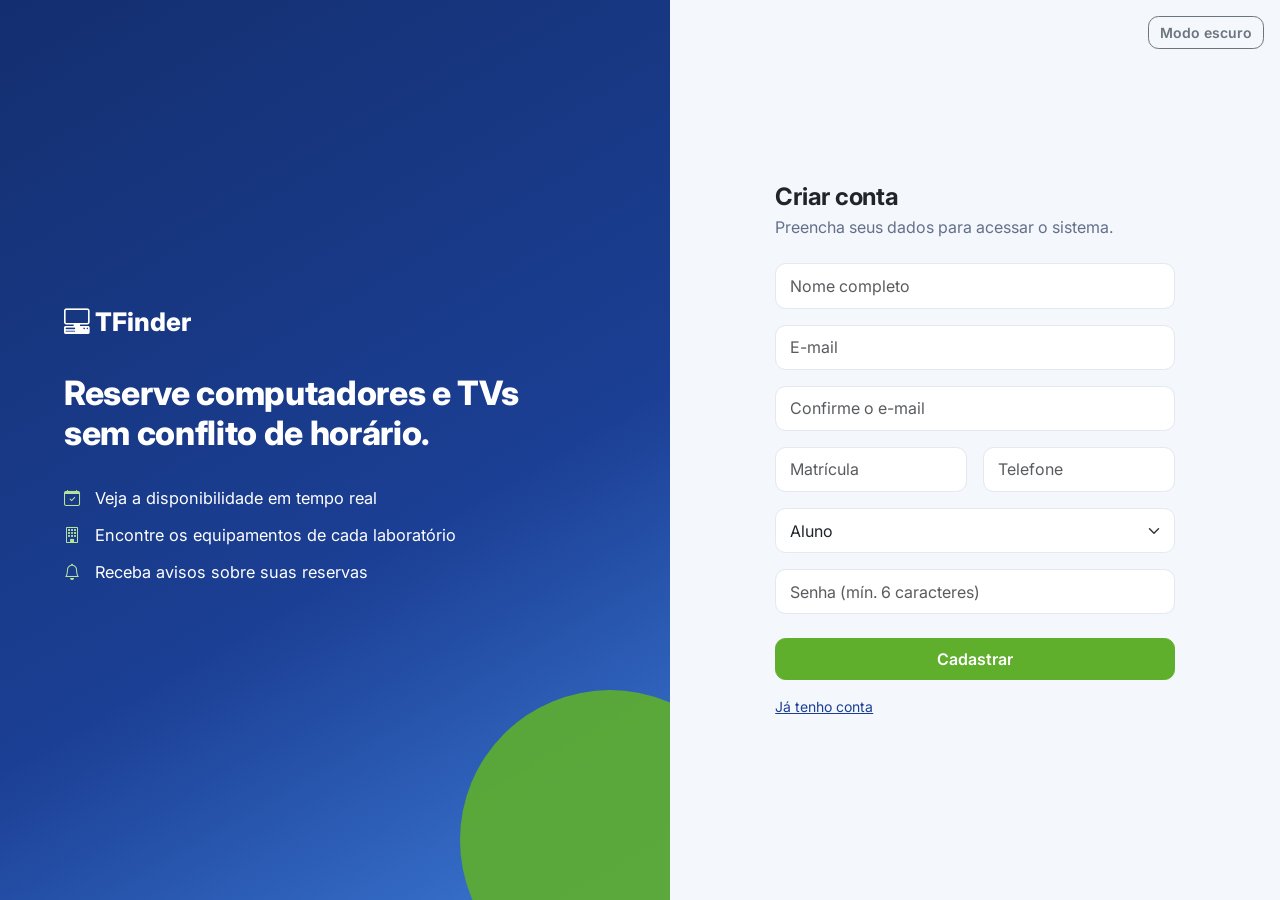
==== frontend/cadastro.html @ c17c427a "subindo projeto" ====
<!DOCTYPE html>
<html lang="pt-br" data-bs-theme="light">
<head>
    <meta charset="UTF-8">
    <meta name="viewport" content="width=device-width, initial-scale=1.0">
    <meta name="theme-color" content="#1B3F94">
    <title>Criar conta – TFinder</title>
    <script>document.documentElement.dataset.bsTheme = localStorage.getItem("tf_tema") || "light";</script>
    <link rel="preconnect" href="https://fonts.googleapis.com">
    <link rel="preconnect" href="https://fonts.gstatic.com" crossorigin>
    <link href="https://fonts.googleapis.com/css2?family=Inter:wght@400;500;600;700;800&display=swap" rel="stylesheet">
    <link href="https://cdn.jsdelivr.net/npm/bootstrap@5.3.8/dist/css/bootstrap.min.css" rel="stylesheet" integrity="sha384-sRIl4kxILFvY47J16cr9ZwB07vP4J8+LH7qKQnuqkuIAvNWLzeN8tE5YBujZqJLB" crossorigin="anonymous">
    <link href="https://cdn.jsdelivr.net/npm/bootstrap-icons@1.11.3/font/bootstrap-icons.min.css" rel="stylesheet">
    <link href="css/style.css" rel="stylesheet">
</head>
<body data-publica="1">
    <div class="auth-grade">
        <aside class="auth-marca">
            <div class="auth-logo-claro"><i class="bi bi-pc-display-horizontal"></i> TFinder</div>
            <h2>Reserve computadores e TVs sem conflito de horário.</h2>
            <ul>
                <li><i class="bi bi-calendar-check"></i> Veja a disponibilidade em tempo real</li>
                <li><i class="bi bi-building"></i> Encontre os equipamentos de cada laboratório</li>
                <li><i class="bi bi-bell"></i> Receba avisos sobre suas reservas</li>
            </ul>
        </aside>
        <section class="auth-form">
            <button class="btn btn-sm btn-outline-secondary tema-flutuante" onclick="alternarTema()">Modo escuro</button>
            <div class="auth-caixa">
                <div class="auth-logo"><i class="bi bi-pc-display-horizontal"></i> TFinder</div>
                <h2 class="h4 mb-1">Criar conta</h2>
                <p class="text-secondary mb-4">Preencha seus dados para acessar o sistema.</p>
                <form id="f-cadastro">
                    <input class="form-control mb-3" name="nome" placeholder="Nome completo" required>
                    <input class="form-control mb-3" type="email" name="email" placeholder="E-mail" inputmode="email" required pattern="[^@\s]+@[^@\s]+\.[^@\s]{2,}" maxlength="120" title="Informe um e-mail válido, como nome@dominio.com">
                    <input class="form-control mb-3" type="email" name="email2" placeholder="Confirme o e-mail" inputmode="email" required pattern="[^@\s]+@[^@\s]+\.[^@\s]{2,}" maxlength="120" title="Informe um e-mail válido, como nome@dominio.com">
                    <div class="row g-3 mb-3">
                        <div class="col-6"><input class="form-control" name="matricula" placeholder="Matrícula" required></div>
                        <div class="col-6"><input class="form-control" name="telefone" type="tel" placeholder="Telefone"></div>
                    </div>
                    <select class="form-select mb-3" name="tipo"><option>Aluno</option><option>Professor</option></select>
                    <input class="form-control mb-4" type="password" name="senha" placeholder="Senha (mín. 6 caracteres)" autocomplete="new-password" required minlength="6">
                    <button class="btn btn-success w-100" type="submit">Cadastrar</button>
                    <a class="d-block mt-3 small" href="login.html">Já tenho conta</a>
                </form>
            </div>
        </section>
    </div>
    <div id="avisos" class="position-fixed top-0 end-0 p-3" style="z-index: 2000; width: min(380px, 100%);"></div>
    <script src="https://cdn.jsdelivr.net/npm/bootstrap@5.3.8/dist/js/bootstrap.bundle.min.js" integrity="sha384-FKyoEForCGlyvwx9Hj09JcYn3nv7wiPVlz7YYwJrWVcXK/BmnVDxM+D2scQbITxI" crossorigin="anonymous"></script>
    <script src="js/comum.js"></script>
    <script src="js/cadastro.js"></script>
</body>
</html>
---- frontend/css/style.css ----
:root {
  --azul: #1B3F94; --azul-esc: #142f70; --azul-cl: #e8eef9;
  --verde: #5FAF2D; --verde-esc: #4a9421; --verde-cl: #eaf5e1;
  --fundo: #f4f7fc; --cartao: #ffffff; --borda: #e3e8f1; --suave: #64708a;
  --sombra: 0 1px 2px rgba(20, 40, 90, .05), 0 8px 24px rgba(20, 40, 90, .07);
}
[data-bs-theme="dark"] {
  --azul: #7fa2f0; --azul-esc: #142f70; --azul-cl: #172751;
  --verde: #6cc23a; --verde-esc: #8ad65c; --verde-cl: #153020;
  --fundo: #0b1220; --cartao: #121b2e; --borda: #223050; --suave: #93a1bd;
  --sombra: 0 1px 2px rgba(0, 0, 0, .3), 0 8px 24px rgba(0, 0, 0, .25);
  --bs-body-bg: #0b1220; --bs-body-color: #e5ecf6; --bs-border-color: #223050;
}

body { font-family: "Inter", "Segoe UI", system-ui, sans-serif; background: var(--fundo); -webkit-font-smoothing: antialiased; }
h1, h2, h3, .h4, .h5 { font-weight: 700; letter-spacing: -.01em; }
a { color: var(--azul); }
.text-secondary { color: var(--suave) !important; }

/* ---------- navegação ---------- */
.navbar { background: linear-gradient(90deg, var(--azul-esc), #1B3F94); border-bottom: 3px solid #5FAF2D; padding: .6rem 0; }
.navbar-brand { font-weight: 800; letter-spacing: -.02em; font-size: 1.3rem; }
.navbar .nav-link { color: rgba(255, 255, 255, .85); border-radius: .6rem; padding: .5rem .85rem; font-weight: 500; }
.navbar .nav-link:hover { background: rgba(255, 255, 255, .1); color: #fff; }
.navbar .nav-link.active { background: rgba(255, 255, 255, .18); color: #fff; }
.navbar .quem { color: #fff; font-size: .85rem; opacity: .9; }
.navbar-toggler { border-color: rgba(255, 255, 255, .4); }

/* ---------- cabeçalho de página ---------- */
.pagina-cab { margin-bottom: 1.5rem; }
.pagina-cab h1 { font-size: 1.65rem; margin: 0; color: var(--azul); }
.pagina-cab p { margin: .2rem 0 0; color: var(--suave); }

/* ---------- componentes ---------- */
.card { background: var(--cartao); border: 1px solid var(--borda); border-radius: 1rem; box-shadow: var(--sombra); }
.btn { border-radius: .65rem; font-weight: 600; padding: .5rem 1rem; transition: transform .1s, background .15s; }
.btn:active { transform: scale(.98); }
.btn-sm { padding: .3rem .7rem; }
.btn-primary { --bs-btn-bg: #1B3F94; --bs-btn-border-color: #1B3F94; --bs-btn-hover-bg: #142f70; --bs-btn-hover-border-color: #142f70;
  --bs-btn-active-bg: #142f70; --bs-btn-active-border-color: #142f70; }
.btn-success { --bs-btn-bg: #5FAF2D; --bs-btn-border-color: #5FAF2D; --bs-btn-hover-bg: #4a9421; --bs-btn-hover-border-color: #4a9421;
  --bs-btn-active-bg: #4a9421; --bs-btn-active-border-color: #4a9421; --bs-btn-color: #fff; --bs-btn-hover-color: #fff; --bs-btn-active-color: #fff; }
.form-label { font-size: .82rem; font-weight: 600; color: var(--suave); margin-bottom: .3rem; }
.form-control, .form-select { border-radius: .65rem; border-color: var(--borda); padding: .6rem .85rem; background-color: var(--cartao); }
.form-control:focus, .form-select:focus { border-color: var(--azul); box-shadow: 0 0 0 .22rem rgba(27, 63, 148, .18); }
.form-control:invalid:not(:placeholder-shown):not(:focus) { border-color: #dc3545; }
.badge { font-weight: 600; border-radius: 999px; padding: .42em .8em; }
.bg-success { background-color: #5FAF2D !important; }
.bg-primary { background-color: #1B3F94 !important; }
.alert { border: 0; border-radius: .8rem; }

.busca { position: relative; margin-bottom: 1rem; }
.busca .bi { position: absolute; left: .9rem; top: 50%; transform: translateY(-50%); color: var(--suave); }
.busca input { padding-left: 2.4rem; }

.stat { display: flex; flex-direction: row; align-items: center; gap: 1rem; padding: 1rem 1.15rem; height: 100%; }
.stat .ic { width: 46px; height: 46px; flex: none; border-radius: .9rem; display: grid; place-items: center;
  font-size: 1.35rem; background: var(--azul-cl); color: var(--azul); }
.stat .ic.verde { background: var(--verde-cl); color: var(--verde-esc); }
.stat .num { font-size: 1.8rem; font-weight: 800; line-height: 1; color: var(--bs-body-color); }
.stat .rot { font-size: .8rem; color: var(--suave); margin-top: .25rem; }

.local-card { display: block; padding: 1rem 1.1rem; text-decoration: none; color: inherit; transition: transform .15s, border-color .15s; }
.local-card:hover { transform: translateY(-2px); border-color: var(--verde); color: inherit; }
.aviso-horarios { background: var(--azul-cl); color: var(--azul); border-radius: .7rem; padding: .7rem 1rem; font-size: .9rem; }
.breadcrumb { font-size: .9rem; }

/* ---------- tabelas ---------- */
.table { --bs-table-bg: transparent; --bs-table-hover-bg: var(--azul-cl); --bs-table-color: var(--bs-body-color); }
.table thead th { background: var(--azul-cl); color: var(--azul); font-size: .75rem; text-transform: uppercase;
  letter-spacing: .05em; border: 0; padding: .8rem 1rem; white-space: nowrap; }
.table td { padding: .8rem 1rem; border-color: var(--borda); }
.card-tabela { overflow: hidden; }

/* ---------- telas de acesso ---------- */
.auth-grade { min-height: 100vh; display: grid; grid-template-columns: 1fr; }
.auth-marca { display: none; position: relative; overflow: hidden; color: #fff; padding: 4rem;
  flex-direction: column; justify-content: center; background: linear-gradient(150deg, #142f70, #1B3F94 60%, #3d7ad6); }
.auth-marca::after { content: ""; position: absolute; right: -90px; bottom: -90px; width: 300px; height: 300px; border-radius: 50%; background: #5FAF2D; opacity: .9; }
.auth-marca h2 { font-size: 2.1rem; font-weight: 800; line-height: 1.2; max-width: 460px; margin: 2rem 0; }
.auth-marca ul { list-style: none; padding: 0; margin: 0; position: relative; z-index: 1; }
.auth-marca li { margin-bottom: .8rem; font-size: 1.02rem; }
.auth-marca li .bi { margin-right: .6rem; color: #b7e29a; }
.auth-logo-claro { font-size: 1.6rem; font-weight: 800; }
.auth-form { display: flex; align-items: center; justify-content: center; padding: 1.5rem; position: relative; }
.auth-caixa { width: 100%; max-width: 400px; }
.auth-logo { font-weight: 800; font-size: 1.6rem; color: var(--azul); margin-bottom: 1.5rem; }
.tema-flutuante { position: absolute; top: 1rem; right: 1rem; }
@media (min-width: 992px) { .auth-grade { grid-template-columns: 1.1fr 1fr; } .auth-marca { display: flex; } .auth-logo { display: none; } }

/* ---------- celular ---------- */
@media (max-width: 767.98px) {
  main.container { padding-top: 1rem !important; }
  .pagina-cab h1 { font-size: 1.4rem; }
  .form-control, .form-select { min-height: 46px; font-size: 16px; }  /* 16px evita o zoom automático do iPhone */
  .btn { min-height: 44px; }
  .btn-sm { min-height: 38px; }
  .card-tabela { background: transparent; border: 0; box-shadow: none; overflow: visible; }
  .tabela-cartoes thead { display: none; }
  .tabela-cartoes, .tabela-cartoes tbody { display: block; }
  .tabela-cartoes tr { display: block; background: var(--cartao); border: 1px solid var(--borda); border-radius: 1rem;
    box-shadow: var(--sombra); padding: .4rem 1rem; margin-bottom: .8rem; }
  .tabela-cartoes td { display: flex; justify-content: space-between; align-items: center; gap: 1rem; padding: .45rem 0;
    border: 0; border-bottom: 1px dashed var(--borda); text-align: right; }
  .tabela-cartoes td:last-child { border-bottom: 0; }
  .tabela-cartoes td::before { content: attr(data-rotulo); font-size: .75rem; font-weight: 700; text-transform: uppercase;
    letter-spacing: .04em; color: var(--suave); text-align: left; }
  .tabela-cartoes td[data-rotulo=""]::before, .tabela-cartoes td[colspan]::before { display: none; }
  .tabela-cartoes td[colspan] { display: block; text-align: center; }
  .tabela-cartoes td.acoes { justify-content: flex-end; flex-wrap: wrap; padding-top: .7rem; }
  .stat { padding: .8rem; gap: .7rem; } .stat .num { font-size: 1.5rem; }
}

.nao-admin .so-admin { display: none !important; }
@media print { .navbar, form, button, #avisos, .busca { display: none !important; } body { background: #fff; } }
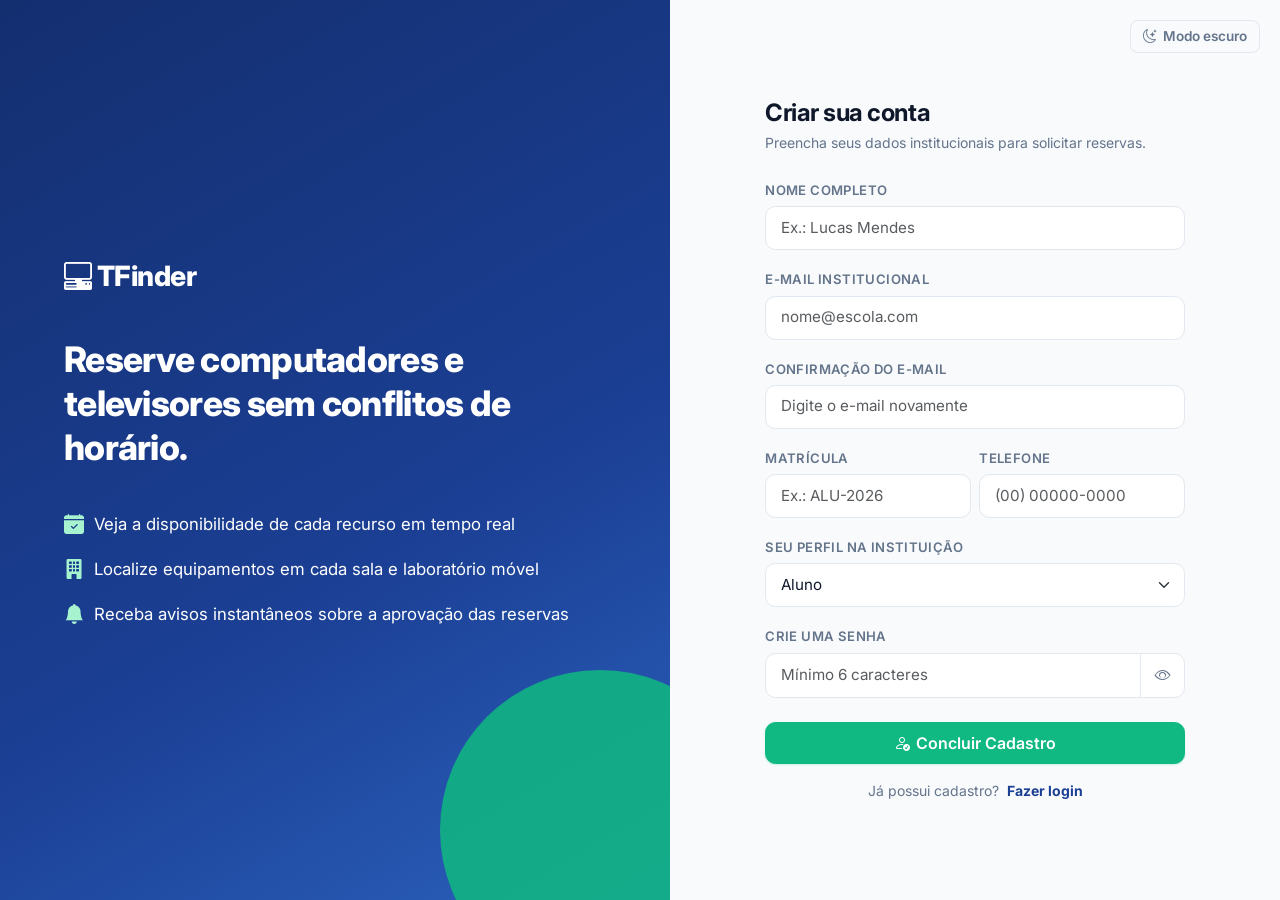
==== commit 360e4e6f: "melhorias e alterações" ====
--- a/frontend/cadastro.html
+++ b/frontend/cadastro.html
@@ -17,31 +17,73 @@
     <div class="auth-grade">
         <aside class="auth-marca">
             <div class="auth-logo-claro"><i class="bi bi-pc-display-horizontal"></i> TFinder</div>
-            <h2>Reserve computadores e TVs sem conflito de horário.</h2>
+            <h2>Reserve computadores e televisores sem conflitos de horário.</h2>
             <ul>
-                <li><i class="bi bi-calendar-check"></i> Veja a disponibilidade em tempo real</li>
-                <li><i class="bi bi-building"></i> Encontre os equipamentos de cada laboratório</li>
-                <li><i class="bi bi-bell"></i> Receba avisos sobre suas reservas</li>
+                <li><i class="bi bi-calendar-check-fill"></i> Veja a disponibilidade de cada recurso em tempo real</li>
+                <li><i class="bi bi-building-fill"></i> Localize equipamentos em cada sala e laboratório móvel</li>
+                <li><i class="bi bi-bell-fill"></i> Receba avisos instantâneos sobre a aprovação das reservas</li>
             </ul>
         </aside>
         <section class="auth-form">
-            <button class="btn btn-sm btn-outline-secondary tema-flutuante" onclick="alternarTema()">Modo escuro</button>
+            <button class="btn btn-sm btn-outline-secondary tema-flutuante" onclick="alternarTema()">
+                <i class="bi bi-moon-stars"></i> Modo escuro
+            </button>
             <div class="auth-caixa">
                 <div class="auth-logo"><i class="bi bi-pc-display-horizontal"></i> TFinder</div>
-                <h2 class="h4 mb-1">Criar conta</h2>
-                <p class="text-secondary mb-4">Preencha seus dados para acessar o sistema.</p>
+                <h2 class="h4 mb-1 fw-bold">Criar sua conta</h2>
+                <p class="text-secondary mb-4 small">Preencha seus dados institucionais para solicitar reservas.</p>
+                
                 <form id="f-cadastro">
-                    <input class="form-control mb-3" name="nome" placeholder="Nome completo" required>
-                    <input class="form-control mb-3" type="email" name="email" placeholder="E-mail" inputmode="email" required pattern="[^@\s]+@[^@\s]+\.[^@\s]{2,}" maxlength="120" title="Informe um e-mail válido, como nome@dominio.com">
-                    <input class="form-control mb-3" type="email" name="email2" placeholder="Confirme o e-mail" inputmode="email" required pattern="[^@\s]+@[^@\s]+\.[^@\s]{2,}" maxlength="120" title="Informe um e-mail válido, como nome@dominio.com">
-                    <div class="row g-3 mb-3">
-                        <div class="col-6"><input class="form-control" name="matricula" placeholder="Matrícula" required></div>
-                        <div class="col-6"><input class="form-control" name="telefone" type="tel" placeholder="Telefone"></div>
+                    <div class="mb-3">
+                        <label class="form-label">Nome Completo</label>
+                        <input class="form-control" name="nome" placeholder="Ex.: Lucas Mendes" required autocomplete="name">
                     </div>
-                    <select class="form-select mb-3" name="tipo"><option>Aluno</option><option>Professor</option></select>
-                    <input class="form-control mb-4" type="password" name="senha" placeholder="Senha (mín. 6 caracteres)" autocomplete="new-password" required minlength="6">
-                    <button class="btn btn-success w-100" type="submit">Cadastrar</button>
-                    <a class="d-block mt-3 small" href="login.html">Já tenho conta</a>
+                    
+                    <div class="mb-3">
+                        <label class="form-label">E-mail Institucional</label>
+                        <input class="form-control" type="email" name="email" placeholder="nome@escola.com" inputmode="email" required pattern="[^@\s]+@[^@\s]+\.[^@\s]{2,}" maxlength="120" autocomplete="username">
+                    </div>
+                    
+                    <div class="mb-3">
+                        <label class="form-label">Confirmação do E-mail</label>
+                        <input class="form-control" type="email" name="email2" placeholder="Digite o e-mail novamente" inputmode="email" required pattern="[^@\s]+@[^@\s]+\.[^@\s]{2,}" maxlength="120">
+                    </div>
+                    
+                    <div class="row g-2 mb-3">
+                        <div class="col-6">
+                            <label class="form-label">Matrícula</label>
+                            <input class="form-control" name="matricula" placeholder="Ex.: ALU-2026" required>
+                        </div>
+                        <div class="col-6">
+                            <label class="form-label">Telefone</label>
+                            <input class="form-control" name="telefone" type="tel" placeholder="(00) 00000-0000" inputmode="tel">
+                        </div>
+                    </div>
+                    
+                    <div class="mb-3">
+                        <label class="form-label">Seu Perfil na Instituição</label>
+                        <select class="form-select" name="tipo">
+                            <option>Aluno</option>
+                            <option>Professor</option>
+                        </select>
+                    </div>
+                    
+                    <div class="mb-4">
+                        <label class="form-label">Crie uma Senha</label>
+                        <div class="input-group">
+                            <input class="form-control" type="password" name="senha" placeholder="Mínimo 6 caracteres" autocomplete="new-password" required minlength="6">
+                            <button class="btn btn-outline-secondary btn-toggle-senha" type="button"><i class="bi bi-eye"></i></button>
+                        </div>
+                    </div>
+                    
+                    <button class="btn btn-success w-100 py-2" type="submit" id="btn-cadastrar">
+                        <i class="bi bi-person-check"></i> Concluir Cadastro
+                    </button>
+                    
+                    <div class="text-center mt-3 small">
+                        <span class="text-secondary">Já possui cadastro?</span>
+                        <a href="login.html" class="fw-bold ms-1">Fazer login</a>
+                    </div>
                 </form>
             </div>
         </section>
@@ -51,4 +93,4 @@
     <script src="js/comum.js"></script>
     <script src="js/cadastro.js"></script>
 </body>
-</html>
+</html>
--- a/frontend/css/style.css
+++ b/frontend/css/style.css
@@ -1,115 +1,903 @@
 :root {
-  --azul: #1B3F94; --azul-esc: #142f70; --azul-cl: #e8eef9;
-  --verde: #5FAF2D; --verde-esc: #4a9421; --verde-cl: #eaf5e1;
-  --fundo: #f4f7fc; --cartao: #ffffff; --borda: #e3e8f1; --suave: #64708a;
-  --sombra: 0 1px 2px rgba(20, 40, 90, .05), 0 8px 24px rgba(20, 40, 90, .07);
-}
+  --azul: #1B3F94;
+  --azul-escuro: #122c6b;
+  --azul-claro: #edf2fc;
+  --azul-grad: linear-gradient(135deg, #1B3F94 0%, #2655c4 100%);
+  --verde: #10b981;
+  --verde-escuro: #059669;
+  --verde-claro: #ecfdf5;
+  --fundo: #f8fafc;
+  --cartao: #ffffff;
+  --borda: #e2e8f0;
+  --borda-foco: #1B3F94;
+  --suave: #64748b;
+  --texto: #0f172a;
+  --sombra-sm: 0 1px 2px 0 rgb(0 0 0 / 0.05);
+  --sombra: 0 4px 6px -1px rgb(0 0 0 / 0.07), 0 2px 4px -2px rgb(0 0 0 / 0.05);
+  --sombra-lg: 0 10px 25px -3px rgb(0 0 0 / 0.08), 0 4px 6px -4px rgb(0 0 0 / 0.04);
+}
+
 [data-bs-theme="dark"] {
-  --azul: #7fa2f0; --azul-esc: #142f70; --azul-cl: #172751;
-  --verde: #6cc23a; --verde-esc: #8ad65c; --verde-cl: #153020;
-  --fundo: #0b1220; --cartao: #121b2e; --borda: #223050; --suave: #93a1bd;
-  --sombra: 0 1px 2px rgba(0, 0, 0, .3), 0 8px 24px rgba(0, 0, 0, .25);
-  --bs-body-bg: #0b1220; --bs-body-color: #e5ecf6; --bs-border-color: #223050;
-}
-
-body { font-family: "Inter", "Segoe UI", system-ui, sans-serif; background: var(--fundo); -webkit-font-smoothing: antialiased; }
-h1, h2, h3, .h4, .h5 { font-weight: 700; letter-spacing: -.01em; }
-a { color: var(--azul); }
-.text-secondary { color: var(--suave) !important; }
-
-/* ---------- navegação ---------- */
-.navbar { background: linear-gradient(90deg, var(--azul-esc), #1B3F94); border-bottom: 3px solid #5FAF2D; padding: .6rem 0; }
-.navbar-brand { font-weight: 800; letter-spacing: -.02em; font-size: 1.3rem; }
-.navbar .nav-link { color: rgba(255, 255, 255, .85); border-radius: .6rem; padding: .5rem .85rem; font-weight: 500; }
-.navbar .nav-link:hover { background: rgba(255, 255, 255, .1); color: #fff; }
-.navbar .nav-link.active { background: rgba(255, 255, 255, .18); color: #fff; }
-.navbar .quem { color: #fff; font-size: .85rem; opacity: .9; }
-.navbar-toggler { border-color: rgba(255, 255, 255, .4); }
-
-/* ---------- cabeçalho de página ---------- */
-.pagina-cab { margin-bottom: 1.5rem; }
-.pagina-cab h1 { font-size: 1.65rem; margin: 0; color: var(--azul); }
-.pagina-cab p { margin: .2rem 0 0; color: var(--suave); }
-
-/* ---------- componentes ---------- */
-.card { background: var(--cartao); border: 1px solid var(--borda); border-radius: 1rem; box-shadow: var(--sombra); }
-.btn { border-radius: .65rem; font-weight: 600; padding: .5rem 1rem; transition: transform .1s, background .15s; }
-.btn:active { transform: scale(.98); }
-.btn-sm { padding: .3rem .7rem; }
-.btn-primary { --bs-btn-bg: #1B3F94; --bs-btn-border-color: #1B3F94; --bs-btn-hover-bg: #142f70; --bs-btn-hover-border-color: #142f70;
-  --bs-btn-active-bg: #142f70; --bs-btn-active-border-color: #142f70; }
-.btn-success { --bs-btn-bg: #5FAF2D; --bs-btn-border-color: #5FAF2D; --bs-btn-hover-bg: #4a9421; --bs-btn-hover-border-color: #4a9421;
-  --bs-btn-active-bg: #4a9421; --bs-btn-active-border-color: #4a9421; --bs-btn-color: #fff; --bs-btn-hover-color: #fff; --bs-btn-active-color: #fff; }
-.form-label { font-size: .82rem; font-weight: 600; color: var(--suave); margin-bottom: .3rem; }
-.form-control, .form-select { border-radius: .65rem; border-color: var(--borda); padding: .6rem .85rem; background-color: var(--cartao); }
-.form-control:focus, .form-select:focus { border-color: var(--azul); box-shadow: 0 0 0 .22rem rgba(27, 63, 148, .18); }
-.form-control:invalid:not(:placeholder-shown):not(:focus) { border-color: #dc3545; }
-.badge { font-weight: 600; border-radius: 999px; padding: .42em .8em; }
-.bg-success { background-color: #5FAF2D !important; }
-.bg-primary { background-color: #1B3F94 !important; }
-.alert { border: 0; border-radius: .8rem; }
-
-.busca { position: relative; margin-bottom: 1rem; }
-.busca .bi { position: absolute; left: .9rem; top: 50%; transform: translateY(-50%); color: var(--suave); }
-.busca input { padding-left: 2.4rem; }
-
-.stat { display: flex; flex-direction: row; align-items: center; gap: 1rem; padding: 1rem 1.15rem; height: 100%; }
-.stat .ic { width: 46px; height: 46px; flex: none; border-radius: .9rem; display: grid; place-items: center;
-  font-size: 1.35rem; background: var(--azul-cl); color: var(--azul); }
-.stat .ic.verde { background: var(--verde-cl); color: var(--verde-esc); }
-.stat .num { font-size: 1.8rem; font-weight: 800; line-height: 1; color: var(--bs-body-color); }
-.stat .rot { font-size: .8rem; color: var(--suave); margin-top: .25rem; }
-
-.local-card { display: block; padding: 1rem 1.1rem; text-decoration: none; color: inherit; transition: transform .15s, border-color .15s; }
-.local-card:hover { transform: translateY(-2px); border-color: var(--verde); color: inherit; }
-.aviso-horarios { background: var(--azul-cl); color: var(--azul); border-radius: .7rem; padding: .7rem 1rem; font-size: .9rem; }
-.breadcrumb { font-size: .9rem; }
-
-/* ---------- tabelas ---------- */
-.table { --bs-table-bg: transparent; --bs-table-hover-bg: var(--azul-cl); --bs-table-color: var(--bs-body-color); }
-.table thead th { background: var(--azul-cl); color: var(--azul); font-size: .75rem; text-transform: uppercase;
-  letter-spacing: .05em; border: 0; padding: .8rem 1rem; white-space: nowrap; }
-.table td { padding: .8rem 1rem; border-color: var(--borda); }
-.card-tabela { overflow: hidden; }
-
-/* ---------- telas de acesso ---------- */
-.auth-grade { min-height: 100vh; display: grid; grid-template-columns: 1fr; }
-.auth-marca { display: none; position: relative; overflow: hidden; color: #fff; padding: 4rem;
-  flex-direction: column; justify-content: center; background: linear-gradient(150deg, #142f70, #1B3F94 60%, #3d7ad6); }
-.auth-marca::after { content: ""; position: absolute; right: -90px; bottom: -90px; width: 300px; height: 300px; border-radius: 50%; background: #5FAF2D; opacity: .9; }
-.auth-marca h2 { font-size: 2.1rem; font-weight: 800; line-height: 1.2; max-width: 460px; margin: 2rem 0; }
-.auth-marca ul { list-style: none; padding: 0; margin: 0; position: relative; z-index: 1; }
-.auth-marca li { margin-bottom: .8rem; font-size: 1.02rem; }
-.auth-marca li .bi { margin-right: .6rem; color: #b7e29a; }
-.auth-logo-claro { font-size: 1.6rem; font-weight: 800; }
-.auth-form { display: flex; align-items: center; justify-content: center; padding: 1.5rem; position: relative; }
-.auth-caixa { width: 100%; max-width: 400px; }
-.auth-logo { font-weight: 800; font-size: 1.6rem; color: var(--azul); margin-bottom: 1.5rem; }
-.tema-flutuante { position: absolute; top: 1rem; right: 1rem; }
-@media (min-width: 992px) { .auth-grade { grid-template-columns: 1.1fr 1fr; } .auth-marca { display: flex; } .auth-logo { display: none; } }
-
-/* ---------- celular ---------- */
+  --azul: #60a5fa;
+  --azul-escuro: #1e3a8a;
+  --azul-claro: #1e293b;
+  --azul-grad: linear-gradient(135deg, #0f172a 0%, #1e293b 100%);
+  --verde: #34d399;
+  --verde-escuro: #059669;
+  --verde-claro: #064e3b;
+  --fundo: #090d16;
+  --cartao: #111827;
+  --borda: #1f2937;
+  --borda-foco: #60a5fa;
+  --suave: #94a3b8;
+  --texto: #f1f5f9;
+  --sombra-sm: 0 1px 2px 0 rgb(0 0 0 / 0.3);
+  --sombra: 0 4px 12px 0 rgb(0 0 0 / 0.35);
+  --sombra-lg: 0 12px 30px 0 rgb(0 0 0 / 0.45);
+  --bs-body-bg: #090d16;
+  --bs-body-color: #f1f5f9;
+  --bs-border-color: #1f2937;
+}
+
+*, *::before, *::after {
+  box-sizing: border-box;
+}
+
+body {
+  font-family: "Inter", -apple-system, BlinkMacSystemFont, "Segoe UI", Roboto, sans-serif;
+  background-color: var(--fundo);
+  color: var(--texto);
+  -webkit-font-smoothing: antialiased;
+  -moz-osx-font-smoothing: grayscale;
+  min-height: 100vh;
+}
+
+h1, h2, h3, h4, h5, .h1, .h2, .h3, .h4, .h5 {
+  font-weight: 700;
+  letter-spacing: -0.02em;
+  color: inherit;
+}
+
+a {
+  color: var(--azul);
+  text-decoration: none;
+  transition: color 0.15s ease;
+}
+
+a:hover {
+  color: var(--azul-escuro);
+}
+
+.text-secondary {
+  color: var(--suave) !important;
+}
+
+/* ---------- Navegação ---------- */
+.navbar {
+  background: var(--azul-grad);
+  border-bottom: 2px solid rgba(16, 185, 129, 0.4);
+  padding: 0.65rem 0;
+  box-shadow: var(--sombra);
+  backdrop-filter: blur(8px);
+}
+
+.navbar-brand {
+  font-weight: 800;
+  letter-spacing: -0.03em;
+  font-size: 1.35rem;
+  color: #fff !important;
+  display: inline-flex;
+  align-items: center;
+  gap: 0.5rem;
+  transition: transform 0.15s ease;
+}
+
+.navbar-brand:hover {
+  transform: translateY(-1px);
+}
+
+.navbar .nav-link {
+  color: rgba(255, 255, 255, 0.82) !important;
+  border-radius: 0.55rem;
+  padding: 0.5rem 0.85rem;
+  font-weight: 500;
+  font-size: 0.92rem;
+  display: inline-flex;
+  align-items: center;
+  gap: 0.4rem;
+  transition: all 0.15s ease;
+}
+
+.navbar .nav-link:hover {
+  color: #ffffff !important;
+  background-color: rgba(255, 255, 255, 0.12);
+  transform: translateY(-1px);
+}
+
+.navbar .nav-link.active {
+  color: #ffffff !important;
+  background-color: rgba(255, 255, 255, 0.22);
+  font-weight: 600;
+  box-shadow: inset 0 0 0 1px rgba(255, 255, 255, 0.15);
+}
+
+.navbar-toggler {
+  border-color: rgba(255, 255, 255, 0.35);
+  padding: 0.4rem 0.65rem;
+}
+
+.navbar-toggler:focus {
+  box-shadow: 0 0 0 0.2rem rgba(255, 255, 255, 0.25);
+}
+
+/* User pill in navbar */
+.btn-usuario-perfil {
+  background: rgba(255, 255, 255, 0.12);
+  border: 1px solid rgba(255, 255, 255, 0.2);
+  color: #ffffff !important;
+  border-radius: 999px;
+  padding: 0.35rem 0.75rem;
+  font-size: 0.85rem;
+  font-weight: 600;
+  display: inline-flex;
+  align-items: center;
+  gap: 0.5rem;
+  transition: all 0.15s ease;
+  cursor: pointer;
+}
+
+.btn-usuario-perfil:hover {
+  background: rgba(255, 255, 255, 0.22);
+  border-color: rgba(255, 255, 255, 0.35);
+}
+
+.tag-perfil {
+  font-size: 0.7rem;
+  padding: 0.15rem 0.45rem;
+  border-radius: 999px;
+  background: rgba(16, 185, 129, 0.25);
+  color: #a7f3d0;
+  border: 1px solid rgba(16, 185, 129, 0.4);
+  text-transform: uppercase;
+  letter-spacing: 0.04em;
+  font-weight: 700;
+}
+
+/* ---------- Cabeçalho de página ---------- */
+.pagina-cab {
+  margin-bottom: 1.75rem;
+}
+
+.pagina-cab h1 {
+  font-size: 1.75rem;
+  margin: 0;
+  color: var(--texto);
+  font-weight: 800;
+}
+
+.pagina-cab p {
+  margin: 0.35rem 0 0;
+  color: var(--suave);
+  font-size: 0.95rem;
+}
+
+/* ---------- Cartões e Superfícies ---------- */
+.card {
+  background-color: var(--cartao);
+  border: 1px solid var(--borda);
+  border-radius: 1rem;
+  box-shadow: var(--sombra);
+  transition: border-color 0.15s ease, box-shadow 0.15s ease;
+}
+
+.card:hover {
+  border-color: rgba(27, 63, 148, 0.25);
+}
+
+/* ---------- Botões Modernos ---------- */
+.btn {
+  border-radius: 0.65rem;
+  font-weight: 600;
+  padding: 0.52rem 1.15rem;
+  display: inline-flex;
+  align-items: center;
+  justify-content: center;
+  gap: 0.4rem;
+  transition: all 0.15s ease;
+}
+
+.btn:active {
+  transform: scale(0.98);
+}
+
+.btn-sm {
+  padding: 0.32rem 0.75rem;
+  font-size: 0.85rem;
+  border-radius: 0.5rem;
+}
+
+.btn-primary {
+  --bs-btn-bg: #1B3F94;
+  --bs-btn-border-color: #1B3F94;
+  --bs-btn-hover-bg: #142f70;
+  --bs-btn-hover-border-color: #142f70;
+  --bs-btn-active-bg: #122a63;
+  --bs-btn-active-border-color: #122a63;
+  color: #fff;
+  box-shadow: 0 1px 2px rgba(27, 63, 148, 0.2);
+}
+
+.btn-success {
+  --bs-btn-bg: #10b981;
+  --bs-btn-border-color: #10b981;
+  --bs-btn-hover-bg: #059669;
+  --bs-btn-hover-border-color: #059669;
+  --bs-btn-active-bg: #047857;
+  --bs-btn-active-border-color: #047857;
+  color: #ffffff;
+  box-shadow: 0 1px 2px rgba(16, 185, 129, 0.2);
+}
+
+.btn-outline-primary {
+  --bs-btn-color: var(--azul);
+  --bs-btn-border-color: var(--azul);
+  --bs-btn-hover-bg: var(--azul);
+  --bs-btn-hover-border-color: var(--azul);
+  --bs-btn-hover-color: #fff;
+}
+
+.btn-outline-secondary {
+  --bs-btn-color: var(--suave);
+  --bs-btn-border-color: var(--borda);
+  --bs-btn-hover-bg: var(--borda);
+  --bs-btn-hover-border-color: var(--borda);
+  --bs-btn-hover-color: var(--texto);
+}
+
+/* ---------- Formulários & Inputs ---------- */
+.form-label {
+  font-size: 0.82rem;
+  font-weight: 600;
+  color: var(--suave);
+  margin-bottom: 0.35rem;
+  text-transform: uppercase;
+  letter-spacing: 0.03em;
+}
+
+.form-control, .form-select {
+  border-radius: 0.65rem;
+  border: 1px solid var(--borda);
+  padding: 0.6rem 0.9rem;
+  background-color: var(--cartao);
+  color: var(--texto);
+  font-size: 0.95rem;
+  transition: border-color 0.15s ease, box-shadow 0.15s ease;
+}
+
+.form-control:focus, .form-select:focus {
+  border-color: var(--borda-foco);
+  box-shadow: 0 0 0 0.22rem rgba(27, 63, 148, 0.18);
+  background-color: var(--cartao);
+  color: var(--texto);
+}
+
+.input-group .btn-toggle-senha {
+  border-color: var(--borda);
+  background-color: var(--cartao);
+  color: var(--suave);
+  padding: 0.6rem 0.85rem;
+}
+
+.input-group .btn-toggle-senha:hover {
+  background-color: var(--azul-claro);
+  color: var(--azul);
+}
+
+/* ---------- Badges Estilizados ---------- */
+.badge {
+  font-weight: 600;
+  border-radius: 999px;
+  padding: 0.4em 0.75em;
+  font-size: 0.78rem;
+  letter-spacing: 0.01em;
+}
+
+.badge-soft-success {
+  background-color: rgba(16, 185, 129, 0.14) !important;
+  color: #059669 !important;
+  border: 1px solid rgba(16, 185, 129, 0.25);
+}
+
+[data-bs-theme="dark"] .badge-soft-success {
+  color: #34d399 !important;
+}
+
+.badge-soft-primary {
+  background-color: rgba(37, 99, 235, 0.14) !important;
+  color: #1d4ed8 !important;
+  border: 1px solid rgba(37, 99, 235, 0.25);
+}
+
+[data-bs-theme="dark"] .badge-soft-primary {
+  color: #60a5fa !important;
+}
+
+.badge-soft-warning {
+  background-color: rgba(245, 158, 11, 0.14) !important;
+  color: #b45309 !important;
+  border: 1px solid rgba(245, 158, 11, 0.3);
+}
+
+[data-bs-theme="dark"] .badge-soft-warning {
+  color: #fbbf24 !important;
+}
+
+.badge-soft-danger {
+  background-color: rgba(239, 68, 68, 0.14) !important;
+  color: #dc2626 !important;
+  border: 1px solid rgba(239, 68, 68, 0.25);
+}
+
+[data-bs-theme="dark"] .badge-soft-danger {
+  color: #f87171 !important;
+}
+
+.badge-soft-secondary {
+  background-color: rgba(100, 116, 139, 0.14) !important;
+  color: #475569 !important;
+  border: 1px solid rgba(100, 116, 139, 0.25);
+}
+
+[data-bs-theme="dark"] .badge-soft-secondary {
+  color: #94a3b8 !important;
+}
+
+.badge-soft-info {
+  background-color: rgba(14, 165, 233, 0.14) !important;
+  color: #0284c7 !important;
+  border: 1px solid rgba(14, 165, 233, 0.25);
+}
+
+[data-bs-theme="dark"] .badge-soft-info {
+  color: #38bdf8 !important;
+}
+
+/* ---------- Stat Cards (Dashboard) ---------- */
+.stat {
+  display: flex;
+  flex-direction: row;
+  align-items: center;
+  gap: 1.15rem;
+  padding: 1.25rem;
+  height: 100%;
+  border-radius: 1rem;
+  background-color: var(--cartao);
+  border: 1px solid var(--borda);
+  box-shadow: var(--sombra);
+  transition: transform 0.15s ease, border-color 0.15s ease, box-shadow 0.15s ease;
+}
+
+.stat:hover {
+  transform: translateY(-2px);
+  box-shadow: var(--sombra-lg);
+  border-color: rgba(27, 63, 148, 0.3);
+}
+
+.stat .ic {
+  width: 52px;
+  height: 52px;
+  flex: none;
+  border-radius: 0.9rem;
+  display: grid;
+  place-items: center;
+  font-size: 1.5rem;
+  background: var(--azul-claro);
+  color: var(--azul);
+  border: 1px solid rgba(27, 63, 148, 0.15);
+}
+
+.stat .ic.verde {
+  background: var(--verde-claro);
+  color: var(--verde-escuro);
+  border: 1px solid rgba(16, 185, 129, 0.2);
+}
+
+[data-bs-theme="dark"] .stat .ic.verde {
+  color: #34d399;
+}
+
+.stat .num {
+  font-size: 1.9rem;
+  font-weight: 800;
+  line-height: 1.1;
+  color: var(--texto);
+}
+
+.stat .rot {
+  font-size: 0.82rem;
+  color: var(--suave);
+  margin-top: 0.2rem;
+  font-weight: 500;
+}
+
+/* ---------- Barra de Busca e Filtros Rápidos ---------- */
+.barra-ferramentas {
+  display: flex;
+  flex-wrap: wrap;
+  align-items: center;
+  justify-content: space-between;
+  gap: 0.75rem;
+  margin-bottom: 1.25rem;
+}
+
+.busca {
+  position: relative;
+  flex: 1 1 260px;
+  max-width: 480px;
+}
+
+.busca .bi-search {
+  position: absolute;
+  left: 0.95rem;
+  top: 50%;
+  transform: translateY(-50%);
+  color: var(--suave);
+  pointer-events: none;
+}
+
+.busca input {
+  padding-left: 2.6rem;
+  padding-right: 2.4rem;
+  border-radius: 0.65rem;
+}
+
+.busca .btn-limpar-busca {
+  position: absolute;
+  right: 0.6rem;
+  top: 50%;
+  transform: translateY(-50%);
+  border: 0;
+  background: transparent;
+  color: var(--suave);
+  cursor: pointer;
+  padding: 0.25rem;
+  display: none;
+}
+
+.busca input:not(:placeholder-shown) ~ .btn-limpar-busca {
+  display: block;
+}
+
+/* Filtros rápidos em pills */
+.filtro-pills {
+  display: flex;
+  flex-wrap: wrap;
+  gap: 0.4rem;
+  align-items: center;
+}
+
+.filtro-pill {
+  border: 1px solid var(--borda);
+  background-color: var(--cartao);
+  color: var(--suave);
+  border-radius: 999px;
+  padding: 0.32rem 0.85rem;
+  font-size: 0.82rem;
+  font-weight: 600;
+  cursor: pointer;
+  transition: all 0.15s ease;
+  user-select: none;
+}
+
+.filtro-pill:hover {
+  background-color: var(--azul-claro);
+  color: var(--azul);
+}
+
+.filtro-pill.active {
+  background-color: var(--azul);
+  border-color: var(--azul);
+  color: #ffffff;
+  box-shadow: 0 1px 3px rgba(27, 63, 148, 0.3);
+}
+
+/* ---------- Tabelas Modernas ---------- */
+.card-tabela {
+  background-color: var(--cartao);
+  border: 1px solid var(--borda);
+  border-radius: 1rem;
+  overflow: hidden;
+  box-shadow: var(--sombra);
+}
+
+.table {
+  --bs-table-bg: transparent;
+  --bs-table-hover-bg: rgba(27, 63, 148, 0.04);
+  --bs-table-color: var(--texto);
+  margin-bottom: 0;
+}
+
+[data-bs-theme="dark"] .table {
+  --bs-table-hover-bg: rgba(255, 255, 255, 0.04);
+}
+
+.table thead th {
+  background: var(--azul-claro);
+  color: var(--azul);
+  font-size: 0.75rem;
+  text-transform: uppercase;
+  letter-spacing: 0.06em;
+  font-weight: 700;
+  border: 0;
+  padding: 0.9rem 1.15rem;
+  white-space: nowrap;
+}
+
+.table td {
+  padding: 0.95rem 1.15rem;
+  border-color: var(--borda);
+  font-size: 0.92rem;
+  vertical-align: middle;
+}
+
+.table tbody tr {
+  transition: background-color 0.15s ease;
+}
+
+/* Local Card Grid */
+.local-card {
+  display: block;
+  padding: 1.25rem;
+  border-radius: 1rem;
+  text-decoration: none;
+  color: inherit;
+  transition: transform 0.15s ease, border-color 0.15s ease, box-shadow 0.15s ease;
+}
+
+.local-card:hover {
+  transform: translateY(-2px);
+  border-color: var(--verde);
+  box-shadow: var(--sombra-lg);
+  color: inherit;
+}
+
+/* Horários ocupados avisos */
+.aviso-horarios {
+  background: var(--azul-claro);
+  color: var(--azul);
+  border: 1px solid rgba(27, 63, 148, 0.2);
+  border-radius: 0.75rem;
+  padding: 0.85rem 1.15rem;
+  font-size: 0.9rem;
+  display: flex;
+  align-items: center;
+  flex-wrap: wrap;
+  gap: 0.6rem;
+}
+
+.chip-horario-ocupado {
+  background: rgba(239, 68, 68, 0.15);
+  color: #dc2626;
+  border: 1px solid rgba(239, 68, 68, 0.3);
+  padding: 0.2rem 0.55rem;
+  border-radius: 0.45rem;
+  font-weight: 600;
+  font-size: 0.82rem;
+}
+
+[data-bs-theme="dark"] .chip-horario-ocupado {
+  color: #f87171;
+}
+
+/* Breadcrumb */
+.breadcrumb {
+  font-size: 0.9rem;
+  margin-bottom: 1.25rem;
+}
+
+.breadcrumb-item a {
+  color: var(--suave);
+  text-decoration: none;
+}
+
+.breadcrumb-item a:hover {
+  color: var(--azul);
+}
+
+.breadcrumb-item.active {
+  color: var(--texto);
+  font-weight: 600;
+}
+
+/* Estado vazio */
+.estado-vazio {
+  padding: 3.5rem 1.5rem;
+  text-align: center;
+}
+
+.estado-vazio .ic-vazio {
+  font-size: 2.8rem;
+  color: var(--suave);
+  opacity: 0.6;
+  margin-bottom: 0.8rem;
+}
+
+.estado-vazio h3 {
+  font-size: 1.15rem;
+  font-weight: 700;
+  margin-bottom: 0.25rem;
+}
+
+.estado-vazio p {
+  color: var(--suave);
+  font-size: 0.9rem;
+  max-width: 360px;
+  margin: 0 auto;
+}
+
+/* Toast animado */
+.toast-animado {
+  animation: slideInToast 0.25s cubic-bezier(0.16, 1, 0.3, 1) forwards;
+  border-radius: 0.8rem !important;
+}
+
+@keyframes slideInToast {
+  from {
+    opacity: 0;
+    transform: translateY(-16px) scale(0.96);
+  }
+  to {
+    opacity: 1;
+    transform: translateY(0) scale(1);
+  }
+}
+
+/* ---------- Telas de Acesso (Auth) ---------- */
+.auth-grade {
+  min-height: 100vh;
+  display: grid;
+  grid-template-columns: 1fr;
+}
+
+.auth-marca {
+  display: none;
+  position: relative;
+  overflow: hidden;
+  color: #fff;
+  padding: 4rem;
+  flex-direction: column;
+  justify-content: center;
+  background: linear-gradient(150deg, #142f70, #1B3F94 60%, #2b61bd);
+}
+
+.auth-marca::after {
+  content: "";
+  position: absolute;
+  right: -90px;
+  bottom: -90px;
+  width: 320px;
+  height: 320px;
+  border-radius: 50%;
+  background: var(--verde);
+  opacity: 0.85;
+}
+
+.auth-marca h2 {
+  font-size: 2.2rem;
+  font-weight: 800;
+  line-height: 1.25;
+  max-width: 460px;
+  margin: 2.5rem 0;
+}
+
+.auth-marca ul {
+  list-style: none;
+  padding: 0;
+  margin: 0;
+  position: relative;
+  z-index: 1;
+}
+
+.auth-marca li {
+  margin-bottom: 0.95rem;
+  font-size: 1.05rem;
+  display: flex;
+  align-items: center;
+  gap: 0.65rem;
+}
+
+.auth-marca li .bi {
+  color: #a7f3d0;
+  font-size: 1.25rem;
+}
+
+.auth-logo-claro {
+  font-size: 1.75rem;
+  font-weight: 800;
+  letter-spacing: -0.02em;
+}
+
+.auth-form {
+  display: flex;
+  align-items: center;
+  justify-content: center;
+  padding: 2rem 1.5rem;
+  position: relative;
+  background-color: var(--fundo);
+}
+
+.auth-caixa {
+  width: 100%;
+  max-width: 420px;
+  background: var(--cartao);
+  border: 1px solid var(--borda);
+  border-radius: 1.25rem;
+  padding: 2.25rem;
+  box-shadow: var(--sombra-lg);
+}
+
+.auth-logo {
+  font-weight: 800;
+  font-size: 1.6rem;
+  color: var(--azul);
+  margin-bottom: 1.25rem;
+  display: flex;
+  align-items: center;
+  gap: 0.5rem;
+}
+
+.tema-flutuante {
+  position: absolute;
+  top: 1.25rem;
+  right: 1.25rem;
+}
+
+@media (min-width: 992px) {
+  .auth-grade {
+    grid-template-columns: 1.1fr 1fr;
+  }
+  .auth-marca {
+    display: flex;
+  }
+  .auth-logo {
+    display: none;
+  }
+  .auth-caixa {
+    border: none;
+    box-shadow: none;
+    background: transparent;
+    padding: 0;
+  }
+}
+
+/* ---------- Responsividade & Dispositivos Móveis ---------- */
 @media (max-width: 767.98px) {
-  main.container { padding-top: 1rem !important; }
-  .pagina-cab h1 { font-size: 1.4rem; }
-  .form-control, .form-select { min-height: 46px; font-size: 16px; }  /* 16px evita o zoom automático do iPhone */
-  .btn { min-height: 44px; }
-  .btn-sm { min-height: 38px; }
-  .card-tabela { background: transparent; border: 0; box-shadow: none; overflow: visible; }
-  .tabela-cartoes thead { display: none; }
-  .tabela-cartoes, .tabela-cartoes tbody { display: block; }
-  .tabela-cartoes tr { display: block; background: var(--cartao); border: 1px solid var(--borda); border-radius: 1rem;
-    box-shadow: var(--sombra); padding: .4rem 1rem; margin-bottom: .8rem; }
-  .tabela-cartoes td { display: flex; justify-content: space-between; align-items: center; gap: 1rem; padding: .45rem 0;
-    border: 0; border-bottom: 1px dashed var(--borda); text-align: right; }
-  .tabela-cartoes td:last-child { border-bottom: 0; }
-  .tabela-cartoes td::before { content: attr(data-rotulo); font-size: .75rem; font-weight: 700; text-transform: uppercase;
-    letter-spacing: .04em; color: var(--suave); text-align: left; }
-  .tabela-cartoes td[data-rotulo=""]::before, .tabela-cartoes td[colspan]::before { display: none; }
-  .tabela-cartoes td[colspan] { display: block; text-align: center; }
-  .tabela-cartoes td.acoes { justify-content: flex-end; flex-wrap: wrap; padding-top: .7rem; }
-  .stat { padding: .8rem; gap: .7rem; } .stat .num { font-size: 1.5rem; }
-}
-
-.nao-admin .so-admin { display: none !important; }
-@media print { .navbar, form, button, #avisos, .busca { display: none !important; } body { background: #fff; } }
+  main.container {
+    padding-top: 1.25rem !important;
+    padding-bottom: 2rem !important;
+  }
+
+  .pagina-cab h1 {
+    font-size: 1.45rem;
+  }
+
+  .form-control, .form-select {
+    min-height: 48px;
+    font-size: 16px !important; /* 16px evita zoom automático no iOS */
+  }
+
+  .btn {
+    min-height: 44px;
+  }
+
+  .btn-sm {
+    min-height: 38px;
+  }
+
+  .card-tabela {
+    background: transparent;
+    border: 0;
+    box-shadow: none;
+    overflow: visible;
+  }
+
+  /* Cartões móveis */
+  .tabela-cartoes thead {
+    display: none;
+  }
+
+  .tabela-cartoes, .tabela-cartoes tbody {
+    display: block;
+    width: 100%;
+  }
+
+  .tabela-cartoes tr {
+    display: block;
+    background: var(--cartao);
+    border: 1px solid var(--borda);
+    border-radius: 1rem;
+    box-shadow: var(--sombra);
+    padding: 0.85rem 1.15rem;
+    margin-bottom: 1rem;
+    transition: transform 0.15s ease;
+  }
+
+  .tabela-cartoes td {
+    display: flex;
+    justify-content: space-between;
+    align-items: center;
+    gap: 1rem;
+    padding: 0.55rem 0;
+    border: 0;
+    border-bottom: 1px dashed var(--borda);
+    text-align: right;
+  }
+
+  .tabela-cartoes td:last-child {
+    border-bottom: 0;
+  }
+
+  .tabela-cartoes td::before {
+    content: attr(data-rotulo);
+    font-size: 0.76rem;
+    font-weight: 700;
+    text-transform: uppercase;
+    letter-spacing: 0.04em;
+    color: var(--suave);
+    text-align: left;
+    flex-shrink: 0;
+  }
+
+  .tabela-cartoes td[data-rotulo=""]::before,
+  .tabela-cartoes td[colspan]::before {
+    display: none;
+  }
+
+  .tabela-cartoes td[colspan] {
+    display: block;
+    text-align: center;
+    padding: 2rem 1rem;
+  }
+
+  .tabela-cartoes td.acoes {
+    justify-content: flex-end;
+    flex-wrap: wrap;
+    gap: 0.5rem;
+    padding-top: 0.85rem;
+    margin-top: 0.35rem;
+    border-top: 1px solid var(--borda);
+  }
+
+  .tabela-cartoes td.acoes .btn {
+    flex: 1 1 auto;
+  }
+
+  .stat {
+    padding: 1rem;
+    gap: 0.85rem;
+  }
+
+  .stat .ic {
+    width: 44px;
+    height: 44px;
+    font-size: 1.3rem;
+  }
+
+  .stat .num {
+    font-size: 1.55rem;
+  }
+}
+
+.nao-admin .so-admin {
+  display: none !important;
+}
+
+@media print {
+  .navbar, form, button, #avisos, .busca, .filtro-pills, .btn-usuario-perfil {
+    display: none !important;
+  }
+  body {
+    background: #fff;
+    color: #000;
+  }
+}
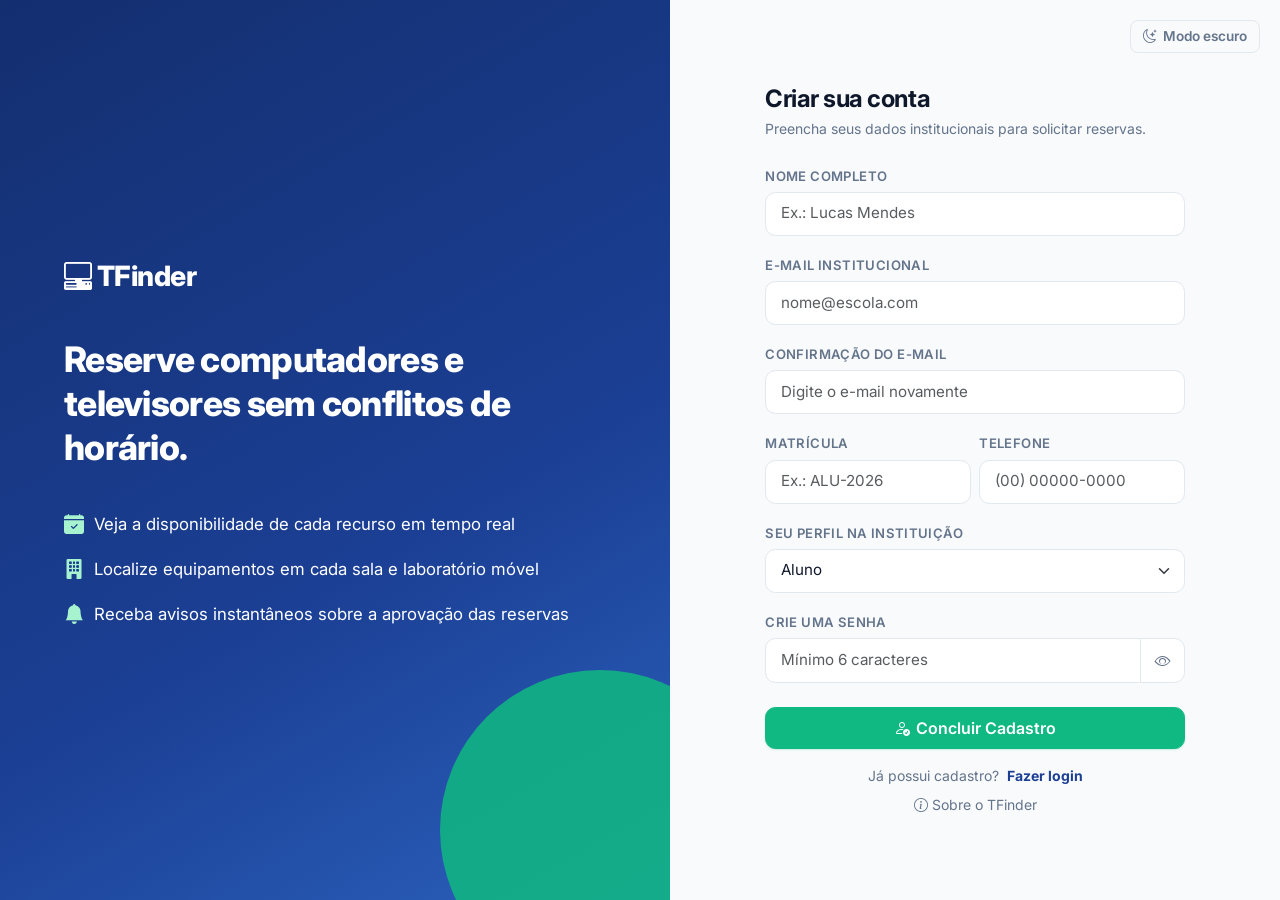
==== commit c7228afb: "alterações v4" ====
--- a/frontend/cadastro.html
+++ b/frontend/cadastro.html
@@ -84,6 +84,10 @@
                         <span class="text-secondary">Já possui cadastro?</span>
                         <a href="login.html" class="fw-bold ms-1">Fazer login</a>
                     </div>
+
+                    <div class="text-center mt-2 small">
+                        <a href="about.html" class="text-secondary text-decoration-none"><i class="bi bi-info-circle"></i> Sobre o TFinder</a>
+                    </div>
                 </form>
             </div>
         </section>
@@ -93,4 +97,4 @@
     <script src="js/comum.js"></script>
     <script src="js/cadastro.js"></script>
 </body>
-</html>+</html>
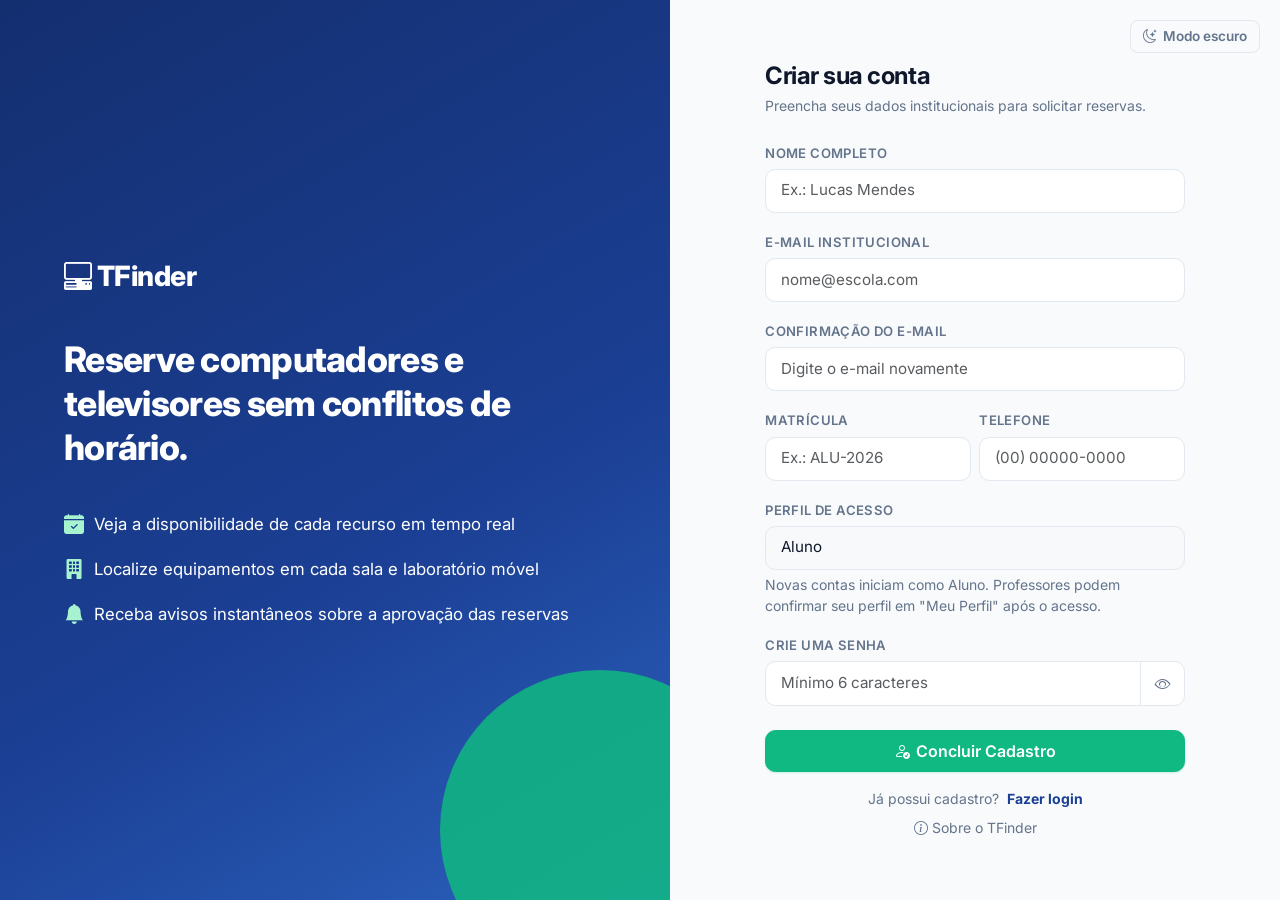
==== commit 1383503a: "alterações v5" ====
--- a/frontend/cadastro.html
+++ b/frontend/cadastro.html
@@ -61,11 +61,10 @@
                     </div>
                     
                     <div class="mb-3">
-                        <label class="form-label">Seu Perfil na Instituição</label>
-                        <select class="form-select" name="tipo">
-                            <option>Aluno</option>
-                            <option>Professor</option>
-                        </select>
+                        <label class="form-label">Perfil de Acesso</label>
+                        <input class="form-control bg-body-tertiary" value="Aluno" readonly tabindex="-1">
+                        <input type="hidden" name="tipo" value="Aluno">
+                        <div class="form-text small text-secondary">Novas contas iniciam como Aluno. Professores podem confirmar seu perfil em "Meu Perfil" após o acesso.</div>
                     </div>
                     
                     <div class="mb-4">
